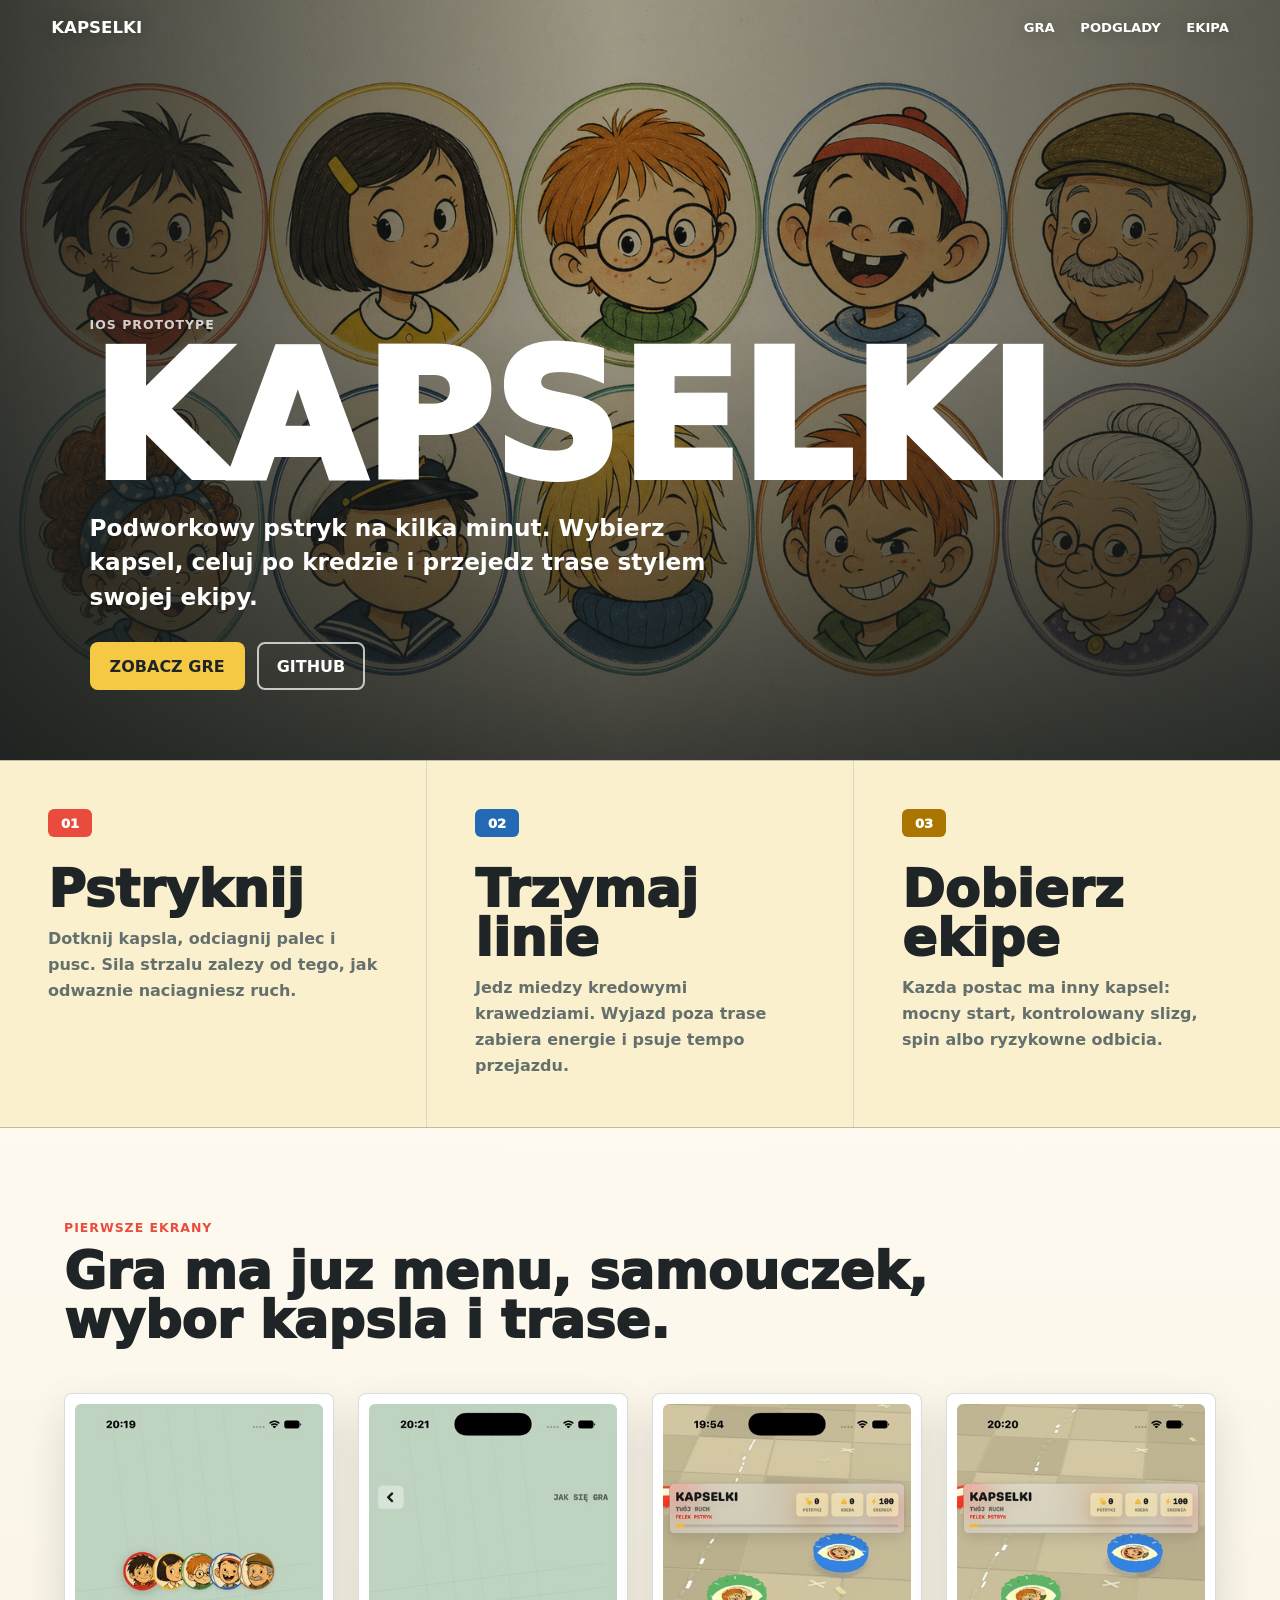
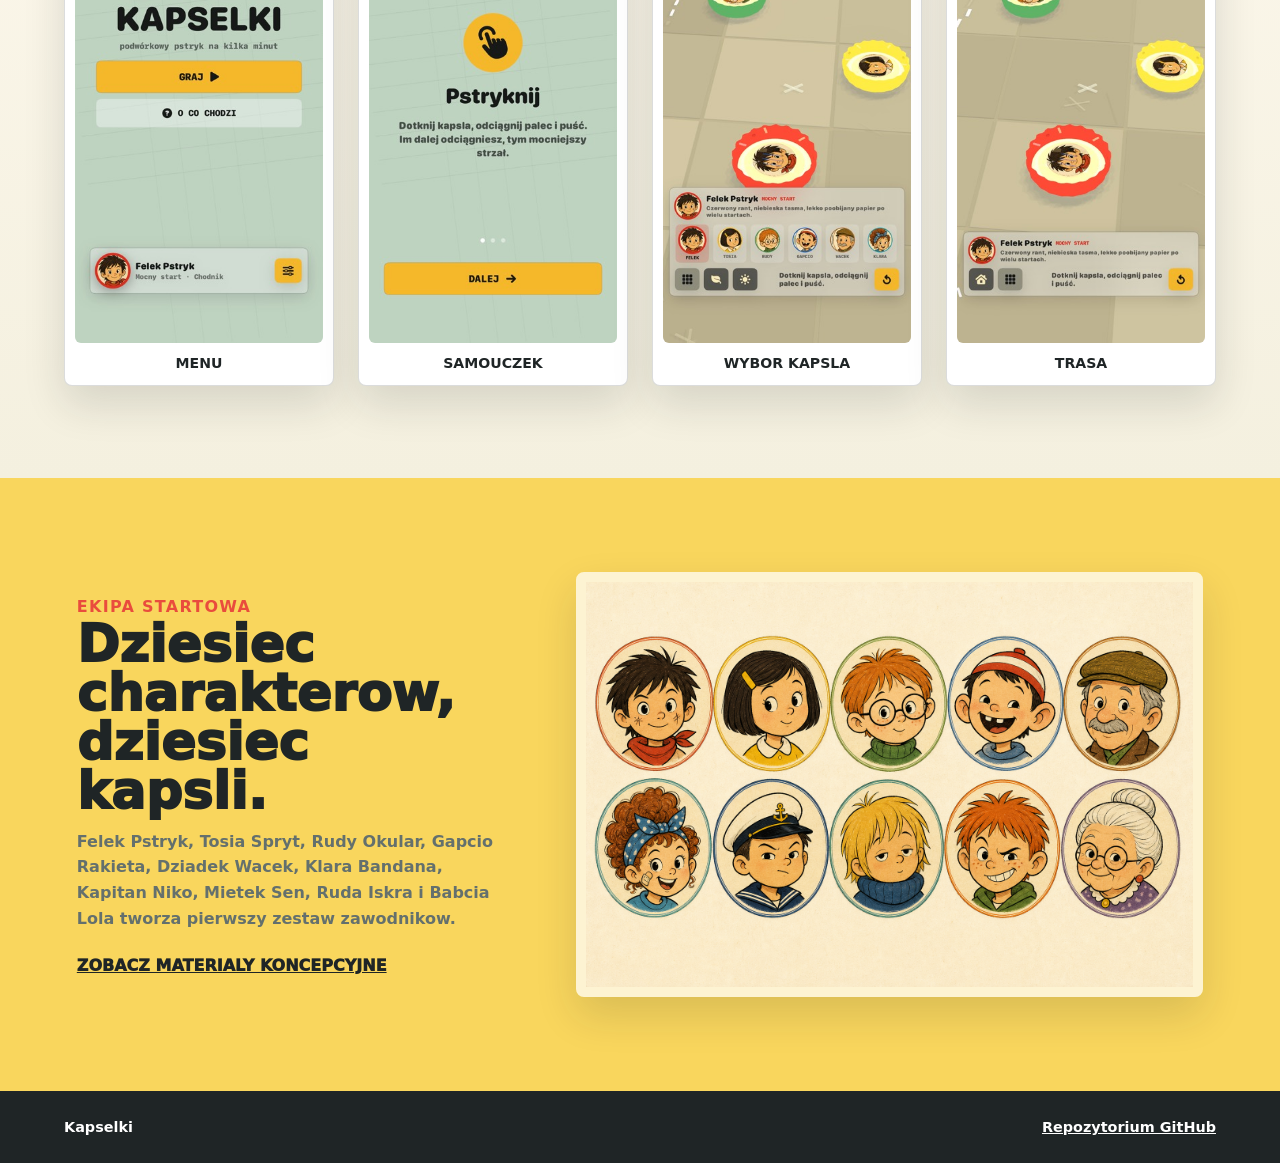
==== docs/index.html @ 6c177585 "Initial Kapselki project" ====
<!doctype html>
<html lang="pl">
  <head>
    <meta charset="utf-8">
    <meta name="viewport" content="width=device-width, initial-scale=1">
    <meta name="description" content="Kapselki - podworkowa gra iOS o pstrykaniu kapsli po kredowej trasie.">
    <title>Kapselki - gra iOS</title>
    <link rel="stylesheet" href="styles.css">
  </head>
  <body>
    <header class="site-header" aria-label="Nawigacja">
      <a class="brand" href="#top" aria-label="Kapselki">Kapselki</a>
      <nav>
        <a href="#gra">Gra</a>
        <a href="#podglady">Podglady</a>
        <a href="#ekipa">Ekipa</a>
      </nav>
    </header>

    <main id="top">
      <section class="hero" aria-labelledby="hero-title">
        <div class="hero-copy">
          <p class="eyebrow">iOS prototype</p>
          <h1 id="hero-title">Kapselki</h1>
          <p class="lede">Podworkowy pstryk na kilka minut. Wybierz kapsel, celuj po kredzie i przejedz trase stylem swojej ekipy.</p>
          <div class="hero-actions" aria-label="Glowne akcje">
            <a class="button primary" href="#podglady">Zobacz gre</a>
            <a class="button secondary" href="https://github.com/lpociask/kapselki">GitHub</a>
          </div>
        </div>
      </section>

      <section class="intro-strip" id="gra" aria-label="Najwazniejsze elementy gry">
        <article>
          <span class="chip red">01</span>
          <h2>Pstryknij</h2>
          <p>Dotknij kapsla, odciagnij palec i pusc. Sila strzalu zalezy od tego, jak odwaznie naciagniesz ruch.</p>
        </article>
        <article>
          <span class="chip blue">02</span>
          <h2>Trzymaj linie</h2>
          <p>Jedz miedzy kredowymi krawedziami. Wyjazd poza trase zabiera energie i psuje tempo przejazdu.</p>
        </article>
        <article>
          <span class="chip yellow">03</span>
          <h2>Dobierz ekipe</h2>
          <p>Kazda postac ma inny kapsel: mocny start, kontrolowany slizg, spin albo ryzykowne odbicia.</p>
        </article>
      </section>

      <section class="showcase" id="podglady" aria-labelledby="showcase-title">
        <div class="section-heading">
          <p class="eyebrow">Pierwsze ekrany</p>
          <h2 id="showcase-title">Gra ma juz menu, samouczek, wybor kapsla i trase.</h2>
        </div>
        <div class="screens">
          <figure>
            <img src="assets/kapselki-menu.jpg" alt="Menu gry Kapselki z postaciami i przyciskiem graj.">
            <figcaption>Menu</figcaption>
          </figure>
          <figure>
            <img src="assets/kapselki-tutorial.jpg" alt="Ekran samouczka z instrukcja pstrykania kapsla.">
            <figcaption>Samouczek</figcaption>
          </figure>
          <figure>
            <img src="assets/kapselki-roster.jpg" alt="Ekran wyboru postaci i kapsla.">
            <figcaption>Wybor kapsla</figcaption>
          </figure>
          <figure>
            <img src="assets/kapselki-race-flow.jpg" alt="Ekran wyscigu kapsli na trasie.">
            <figcaption>Trasa</figcaption>
          </figure>
        </div>
      </section>

      <section class="roster" id="ekipa" aria-labelledby="roster-title">
        <div class="roster-copy">
          <p class="eyebrow">Ekipa startowa</p>
          <h2 id="roster-title">Dziesiec charakterow, dziesiec kapsli.</h2>
          <p>Felek Pstryk, Tosia Spryt, Rudy Okular, Gapcio Rakieta, Dziadek Wacek, Klara Bandana, Kapitan Niko, Mietek Sen, Ruda Iskra i Babcia Lola tworza pierwszy zestaw zawodnikow.</p>
          <a class="text-link" href="https://github.com/lpociask/kapselki/tree/main/concept-art">Zobacz materialy koncepcyjne</a>
        </div>
        <img src="assets/kapselki-characters.png" alt="Plansza koncepcyjna z dziesiecioma postaciami gry Kapselki.">
      </section>
    </main>

    <footer>
      <span>Kapselki</span>
      <a href="https://github.com/lpociask/kapselki">Repozytorium GitHub</a>
    </footer>
  </body>
</html>
---- docs/styles.css ----
:root {
  color-scheme: light;
  --ink: #1f2526;
  --muted: #64706d;
  --paper: #fff8e6;
  --chalk: #fbf0cd;
  --red: #e94c3d;
  --blue: #2369b3;
  --yellow: #f6c945;
  --green: #4f8b45;
  --teal: #25898a;
  --violet: #7458a7;
  --line: rgba(31, 37, 38, 0.16);
  --shadow: 0 18px 42px rgba(31, 37, 38, 0.14);
}

* {
  box-sizing: border-box;
}

html {
  scroll-behavior: smooth;
}

body {
  margin: 0;
  background: var(--paper);
  color: var(--ink);
  font-family: Inter, ui-sans-serif, system-ui, -apple-system, BlinkMacSystemFont, "Segoe UI", sans-serif;
}

a {
  color: inherit;
}

.site-header {
  position: fixed;
  z-index: 10;
  top: 0;
  left: 0;
  right: 0;
  display: flex;
  align-items: center;
  justify-content: space-between;
  gap: 20px;
  padding: 18px clamp(18px, 4vw, 54px);
  color: #ffffff;
  text-shadow: 0 1px 16px rgba(0, 0, 0, 0.34);
}

.brand {
  font-size: 1.04rem;
  font-weight: 900;
  letter-spacing: 0;
  text-decoration: none;
  text-transform: uppercase;
}

nav {
  display: flex;
  align-items: center;
  gap: clamp(12px, 2vw, 26px);
  font-size: 0.82rem;
  font-weight: 800;
  text-transform: uppercase;
}

nav a {
  text-decoration: none;
}

.hero {
  position: relative;
  min-height: min(760px, 88vh);
  display: grid;
  align-items: end;
  padding: 124px clamp(20px, 7vw, 96px) 70px;
  color: #ffffff;
  isolation: isolate;
  background: #263732 url("assets/kapselki-characters.png") center 34% / cover no-repeat;
}

.hero::before {
  content: "";
  position: absolute;
  inset: 0;
  z-index: -1;
  background:
    linear-gradient(90deg, rgba(23, 27, 26, 0.84), rgba(23, 27, 26, 0.34) 48%, rgba(23, 27, 26, 0.68)),
    linear-gradient(0deg, rgba(23, 27, 26, 0.76), rgba(23, 27, 26, 0.10) 58%);
}

.hero-copy {
  width: min(760px, 100%);
}

.eyebrow {
  margin: 0 0 12px;
  color: currentColor;
  font-size: 0.78rem;
  font-weight: 900;
  letter-spacing: 0.08em;
  text-transform: uppercase;
  opacity: 0.78;
}

h1,
h2,
p {
  margin-top: 0;
}

h1 {
  margin-bottom: 16px;
  font-size: clamp(4.2rem, 14vw, 11rem);
  line-height: 0.86;
  font-weight: 1000;
  letter-spacing: 0;
  text-transform: uppercase;
}

.lede {
  max-width: 650px;
  margin-bottom: 28px;
  font-size: clamp(1.1rem, 2vw, 1.45rem);
  line-height: 1.48;
  font-weight: 700;
}

.hero-actions {
  display: flex;
  flex-wrap: wrap;
  gap: 12px;
}

.button {
  display: inline-flex;
  align-items: center;
  justify-content: center;
  min-height: 48px;
  padding: 0 18px;
  border: 2px solid transparent;
  border-radius: 8px;
  font-weight: 900;
  text-decoration: none;
  text-transform: uppercase;
}

.button.primary {
  background: var(--yellow);
  color: var(--ink);
}

.button.secondary {
  border-color: rgba(255, 255, 255, 0.72);
  color: #ffffff;
}

.intro-strip {
  display: grid;
  grid-template-columns: repeat(3, minmax(0, 1fr));
  gap: 1px;
  background: var(--line);
  border-top: 1px solid var(--line);
  border-bottom: 1px solid var(--line);
}

.intro-strip article {
  min-height: 240px;
  padding: clamp(24px, 4vw, 48px);
  background: var(--chalk);
}

.chip {
  display: inline-flex;
  align-items: center;
  justify-content: center;
  width: 44px;
  height: 28px;
  margin-bottom: 28px;
  border-radius: 6px;
  color: #ffffff;
  font-size: 0.82rem;
  font-weight: 950;
}

.chip.red {
  background: var(--red);
}

.chip.blue {
  background: var(--blue);
}

.chip.yellow {
  background: #aa7600;
}

.intro-strip h2,
.section-heading h2,
.roster h2 {
  margin-bottom: 12px;
  font-size: clamp(2rem, 4vw, 4.4rem);
  line-height: 0.96;
  font-weight: 1000;
  letter-spacing: 0;
}

.intro-strip p,
.roster p {
  margin-bottom: 0;
  color: var(--muted);
  font-size: 1rem;
  line-height: 1.62;
  font-weight: 650;
}

.showcase {
  padding: clamp(44px, 8vw, 92px) clamp(18px, 5vw, 72px);
  background:
    linear-gradient(180deg, #fffaf0 0%, #f4f0df 100%);
}

.section-heading {
  width: min(980px, 100%);
  margin-bottom: clamp(24px, 4vw, 48px);
}

.section-heading .eyebrow,
.roster .eyebrow {
  color: var(--red);
  opacity: 1;
}

.screens {
  display: grid;
  grid-template-columns: repeat(4, minmax(0, 1fr));
  gap: clamp(14px, 2vw, 24px);
}

figure {
  margin: 0;
  padding: 10px 10px 14px;
  border: 1px solid var(--line);
  border-radius: 8px;
  background: #ffffff;
  box-shadow: var(--shadow);
}

figure img {
  display: block;
  width: 100%;
  aspect-ratio: 368 / 800;
  object-fit: cover;
  border-radius: 6px;
  background: #e7dfc9;
}

figcaption {
  padding-top: 12px;
  color: var(--ink);
  font-size: 0.88rem;
  font-weight: 900;
  text-align: center;
  text-transform: uppercase;
}

.roster {
  display: grid;
  grid-template-columns: minmax(280px, 0.82fr) minmax(320px, 1.18fr);
  gap: clamp(26px, 5vw, 76px);
  align-items: center;
  padding: clamp(44px, 8vw, 94px) clamp(18px, 6vw, 86px);
  background: #f9d65d;
}

.roster-copy {
  max-width: 620px;
}

.roster img {
  display: block;
  width: 100%;
  border: 10px solid rgba(255, 255, 255, 0.72);
  border-radius: 8px;
  box-shadow: var(--shadow);
}

.text-link {
  display: inline-flex;
  margin-top: 24px;
  color: var(--ink);
  font-weight: 950;
  text-transform: uppercase;
}

footer {
  display: flex;
  justify-content: space-between;
  gap: 20px;
  padding: 28px clamp(18px, 5vw, 72px);
  background: var(--ink);
  color: #ffffff;
  font-size: 0.9rem;
  font-weight: 850;
}

footer a {
  color: #ffffff;
}

@media (max-width: 920px) {
  .intro-strip,
  .roster {
    grid-template-columns: 1fr;
  }

  .screens {
    grid-template-columns: repeat(2, minmax(0, 1fr));
  }
}

@media (max-width: 620px) {
  .site-header {
    position: absolute;
    align-items: flex-start;
    padding-top: 16px;
  }

  nav {
    gap: 10px;
    font-size: 0.72rem;
  }

  .hero {
    min-height: 82vh;
    padding: 112px 18px 48px;
    background-position: center top;
  }

  h1 {
    font-size: clamp(3.2rem, 22vw, 5.2rem);
  }

  .button {
    width: 100%;
  }

  .intro-strip article {
    min-height: auto;
  }

  .screens {
    grid-template-columns: 1fr;
  }

  footer {
    flex-direction: column;
  }
}
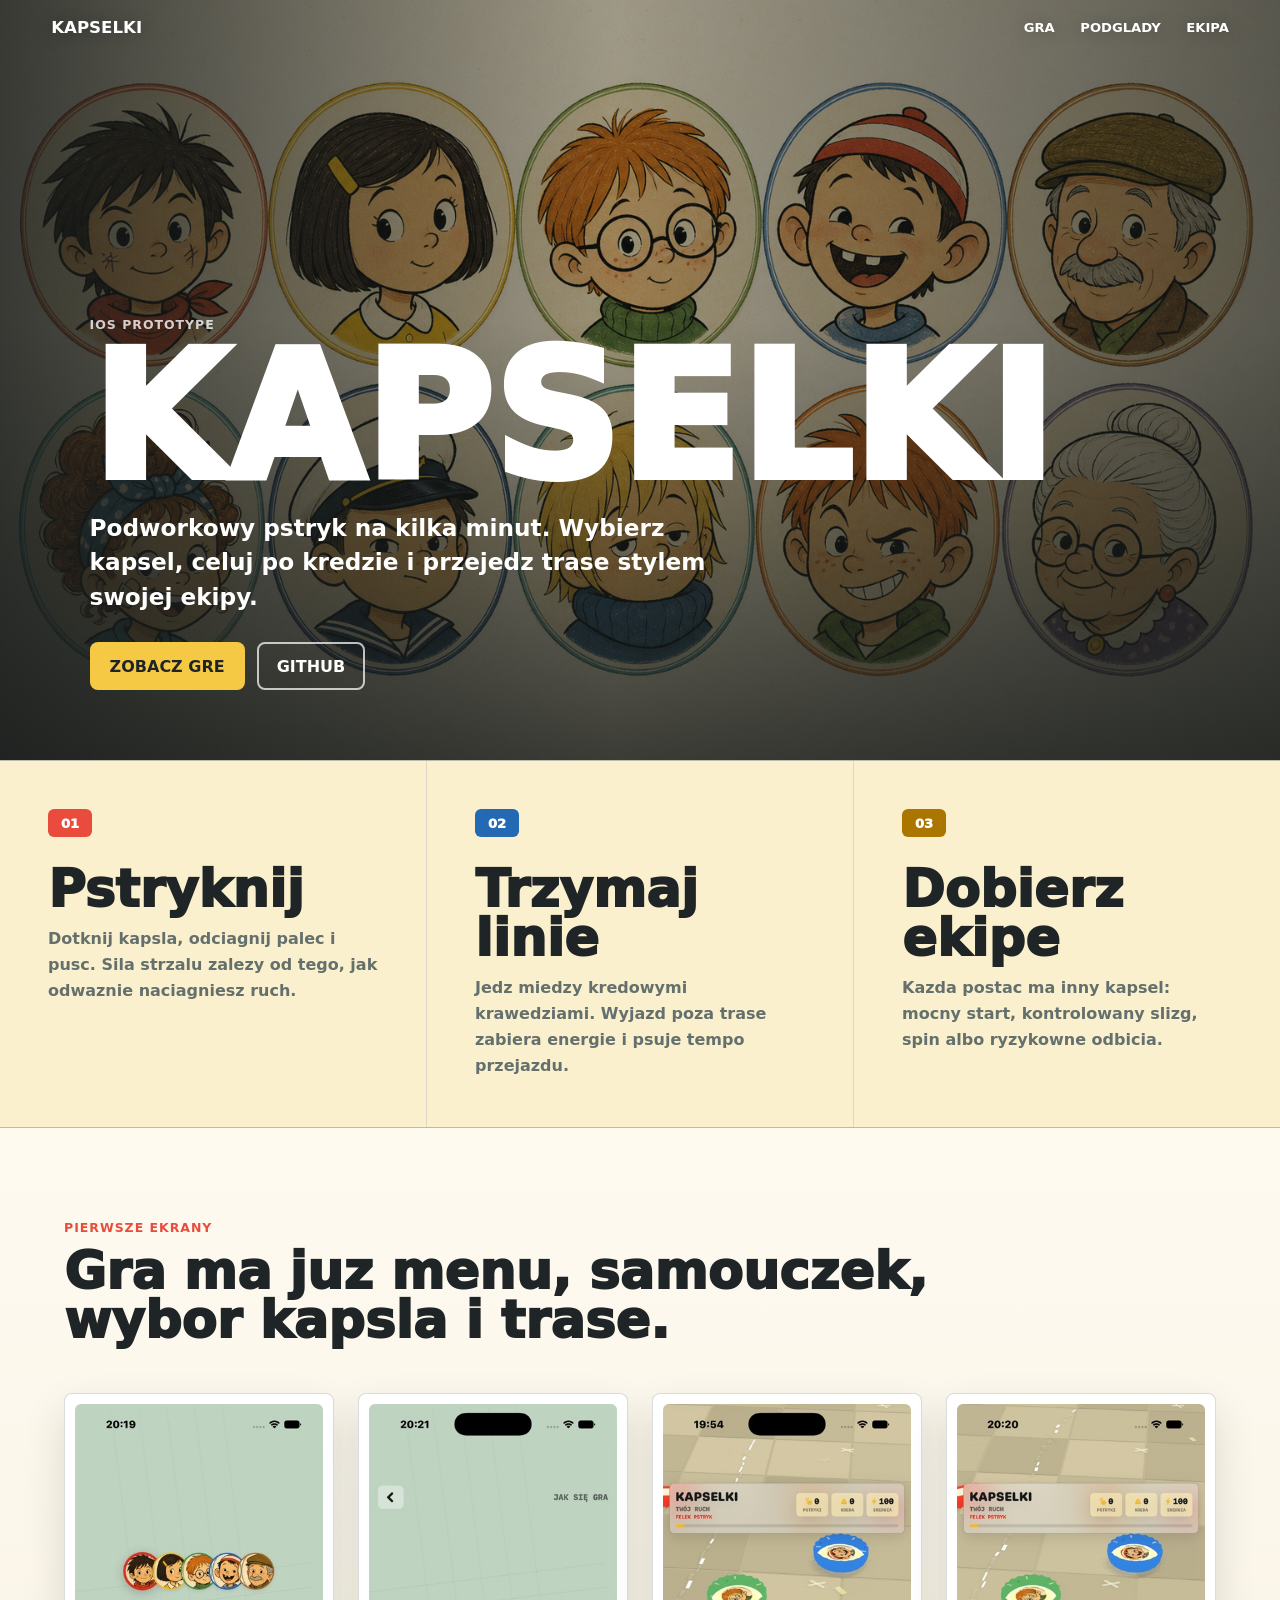
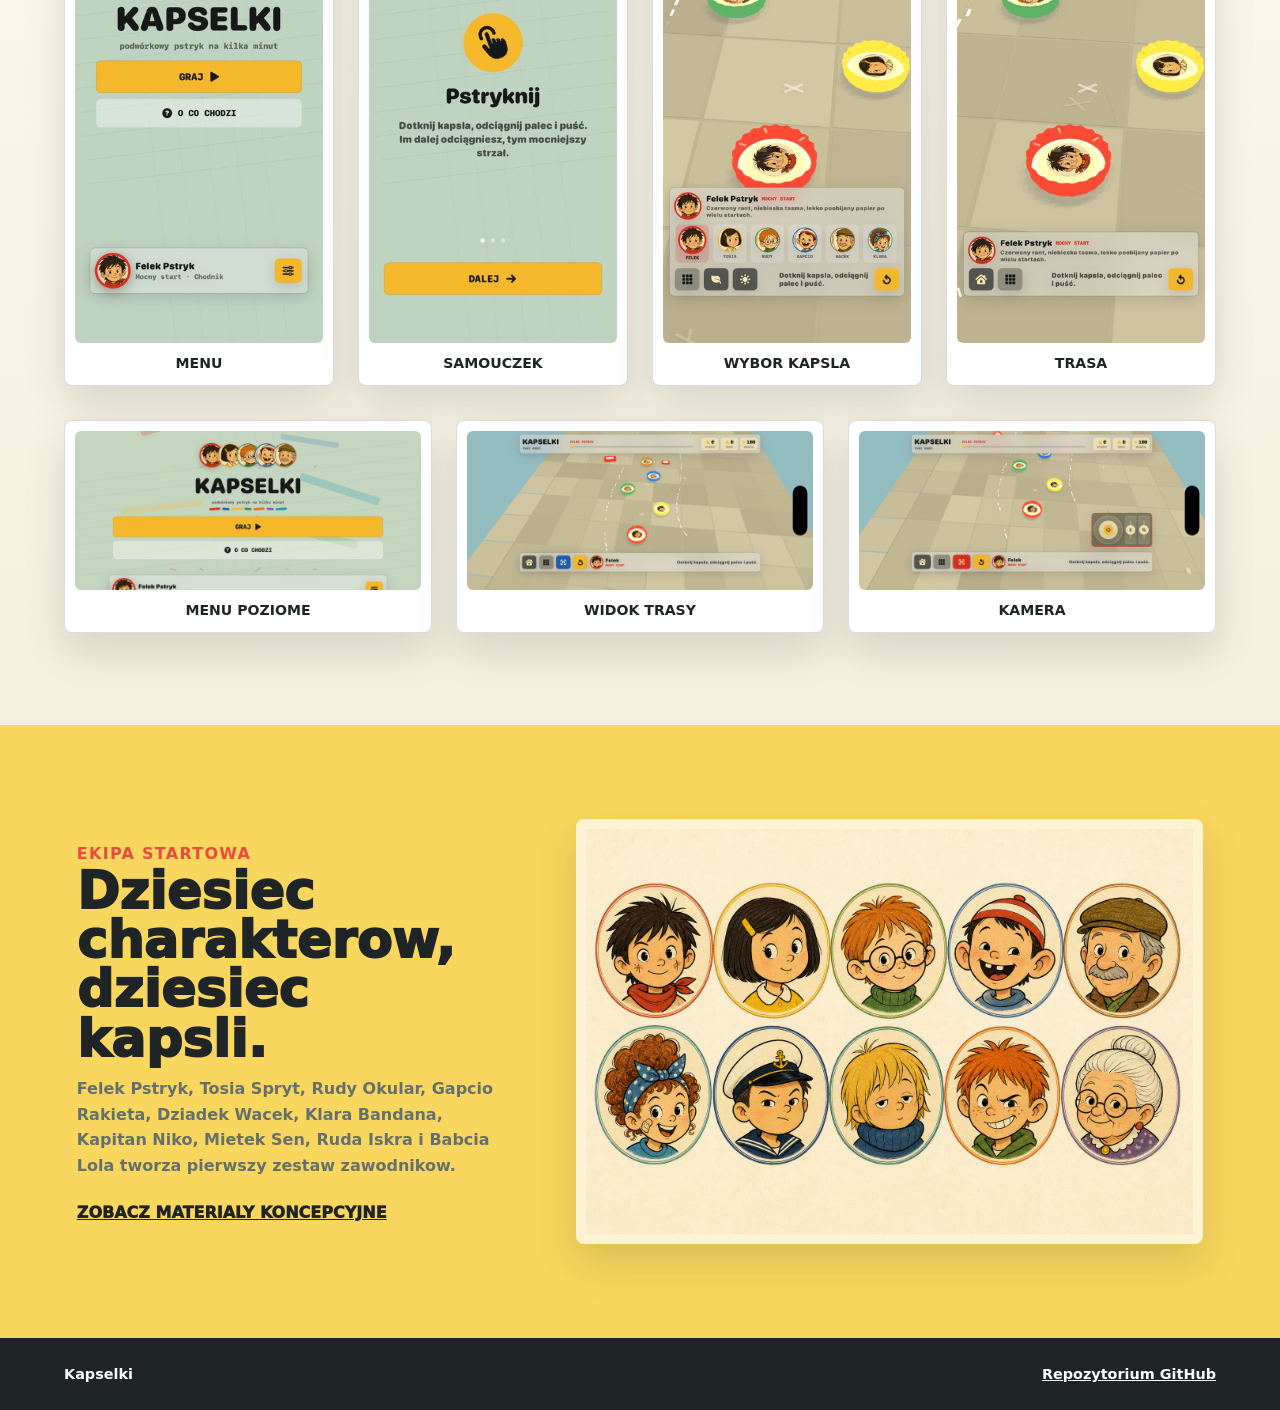
==== commit 6366f928: "Add landscape previews to app page" ====
--- a/docs/index.html
+++ b/docs/index.html
@@ -71,6 +71,20 @@
             <figcaption>Trasa</figcaption>
           </figure>
         </div>
+        <div class="wide-screens" aria-label="Podglady poziome">
+          <figure>
+            <img src="assets/kapselki-menu-color.jpg" alt="Szeroki podglad kolorowego menu gry Kapselki.">
+            <figcaption>Menu poziome</figcaption>
+          </figure>
+          <figure>
+            <img src="assets/kapselki-landscape-fixed.jpg" alt="Szeroki podglad trasy z kapslami na planszy.">
+            <figcaption>Widok trasy</figcaption>
+          </figure>
+          <figure>
+            <img src="assets/kapselki-landscape-camera.jpg" alt="Szeroki podglad trasy z panelem kamery.">
+            <figcaption>Kamera</figcaption>
+          </figure>
+        </div>
       </section>
 
       <section class="roster" id="ekipa" aria-labelledby="roster-title">
--- a/docs/styles.css
+++ b/docs/styles.css
@@ -238,6 +238,13 @@
   gap: clamp(14px, 2vw, 24px);
 }
 
+.wide-screens {
+  display: grid;
+  grid-template-columns: repeat(3, minmax(0, 1fr));
+  gap: clamp(14px, 2vw, 24px);
+  margin-top: clamp(18px, 3vw, 34px);
+}
+
 figure {
   margin: 0;
   padding: 10px 10px 14px;
@@ -256,6 +263,10 @@
   background: #e7dfc9;
 }
 
+.wide-screens img {
+  aspect-ratio: 800 / 368;
+}
+
 figcaption {
   padding-top: 12px;
   color: var(--ink);
@@ -318,6 +329,10 @@
   .screens {
     grid-template-columns: repeat(2, minmax(0, 1fr));
   }
+
+  .wide-screens {
+    grid-template-columns: 1fr;
+  }
 }
 
 @media (max-width: 620px) {
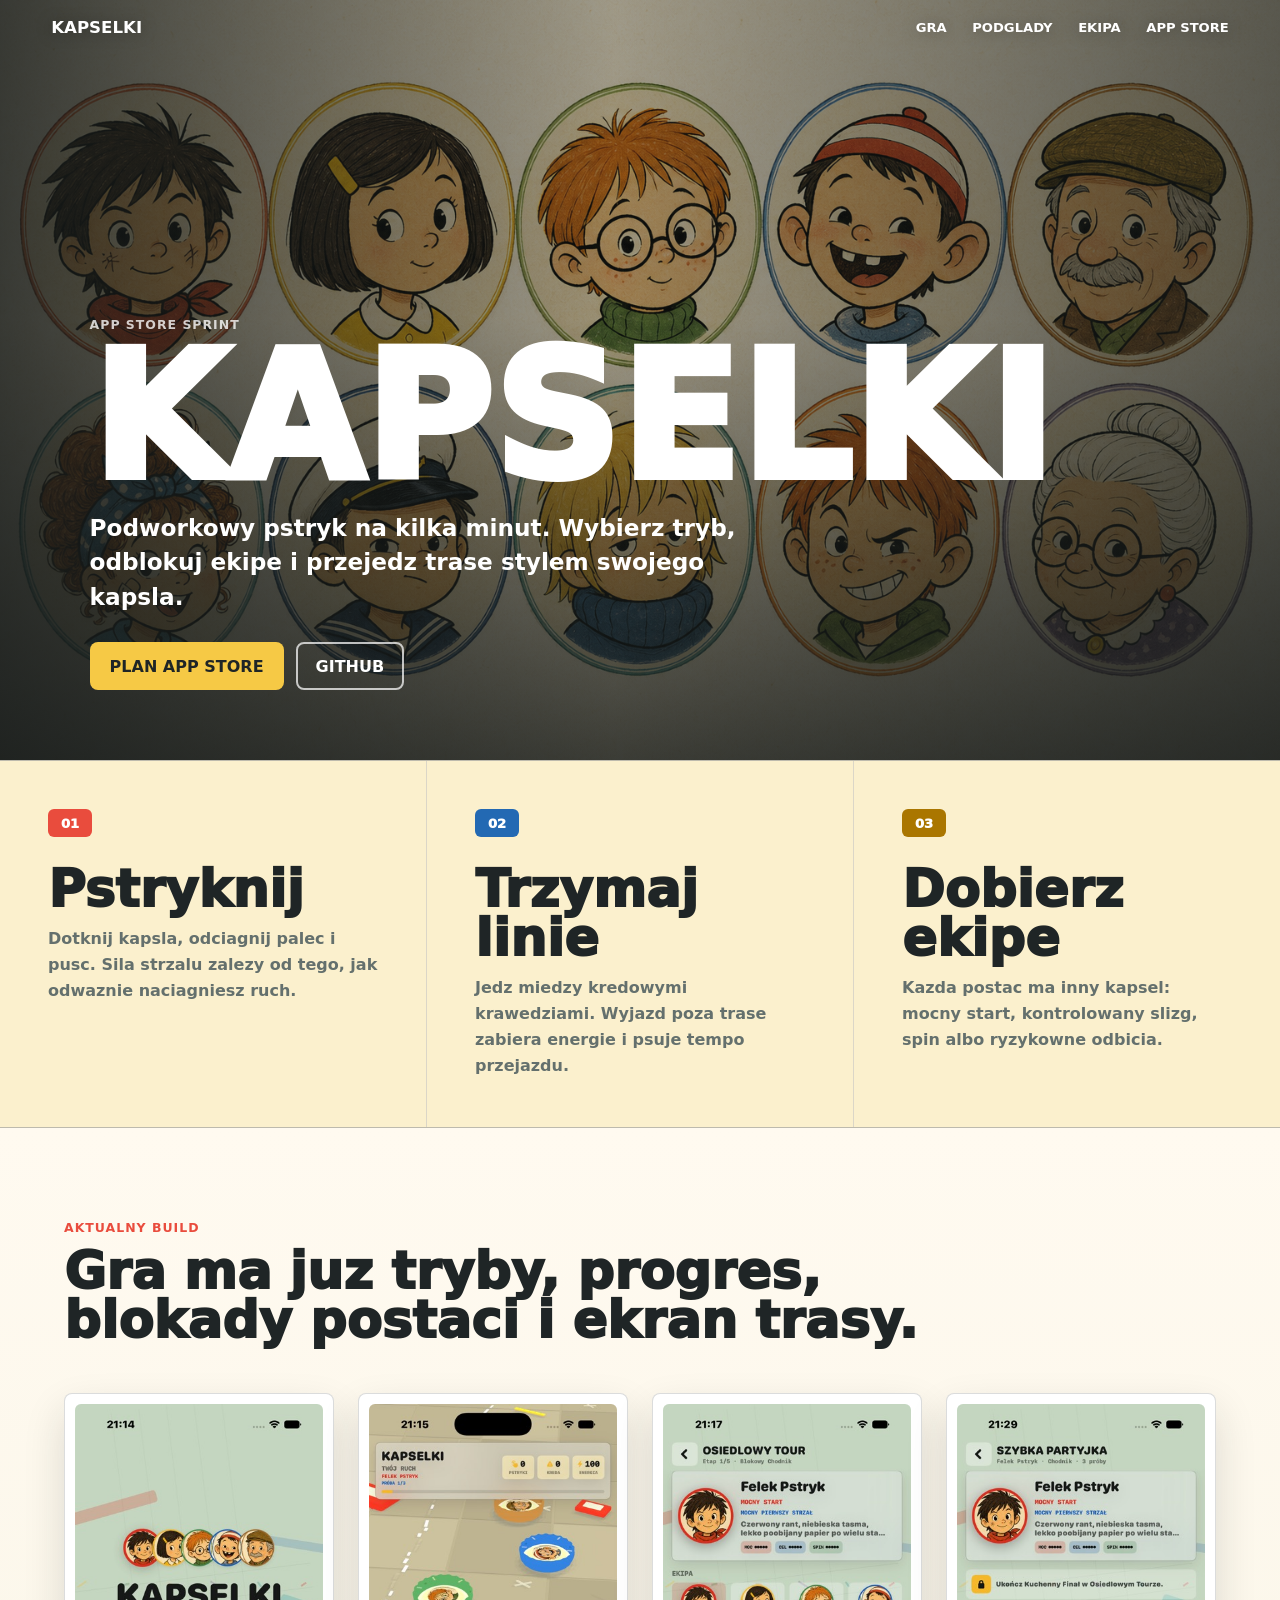
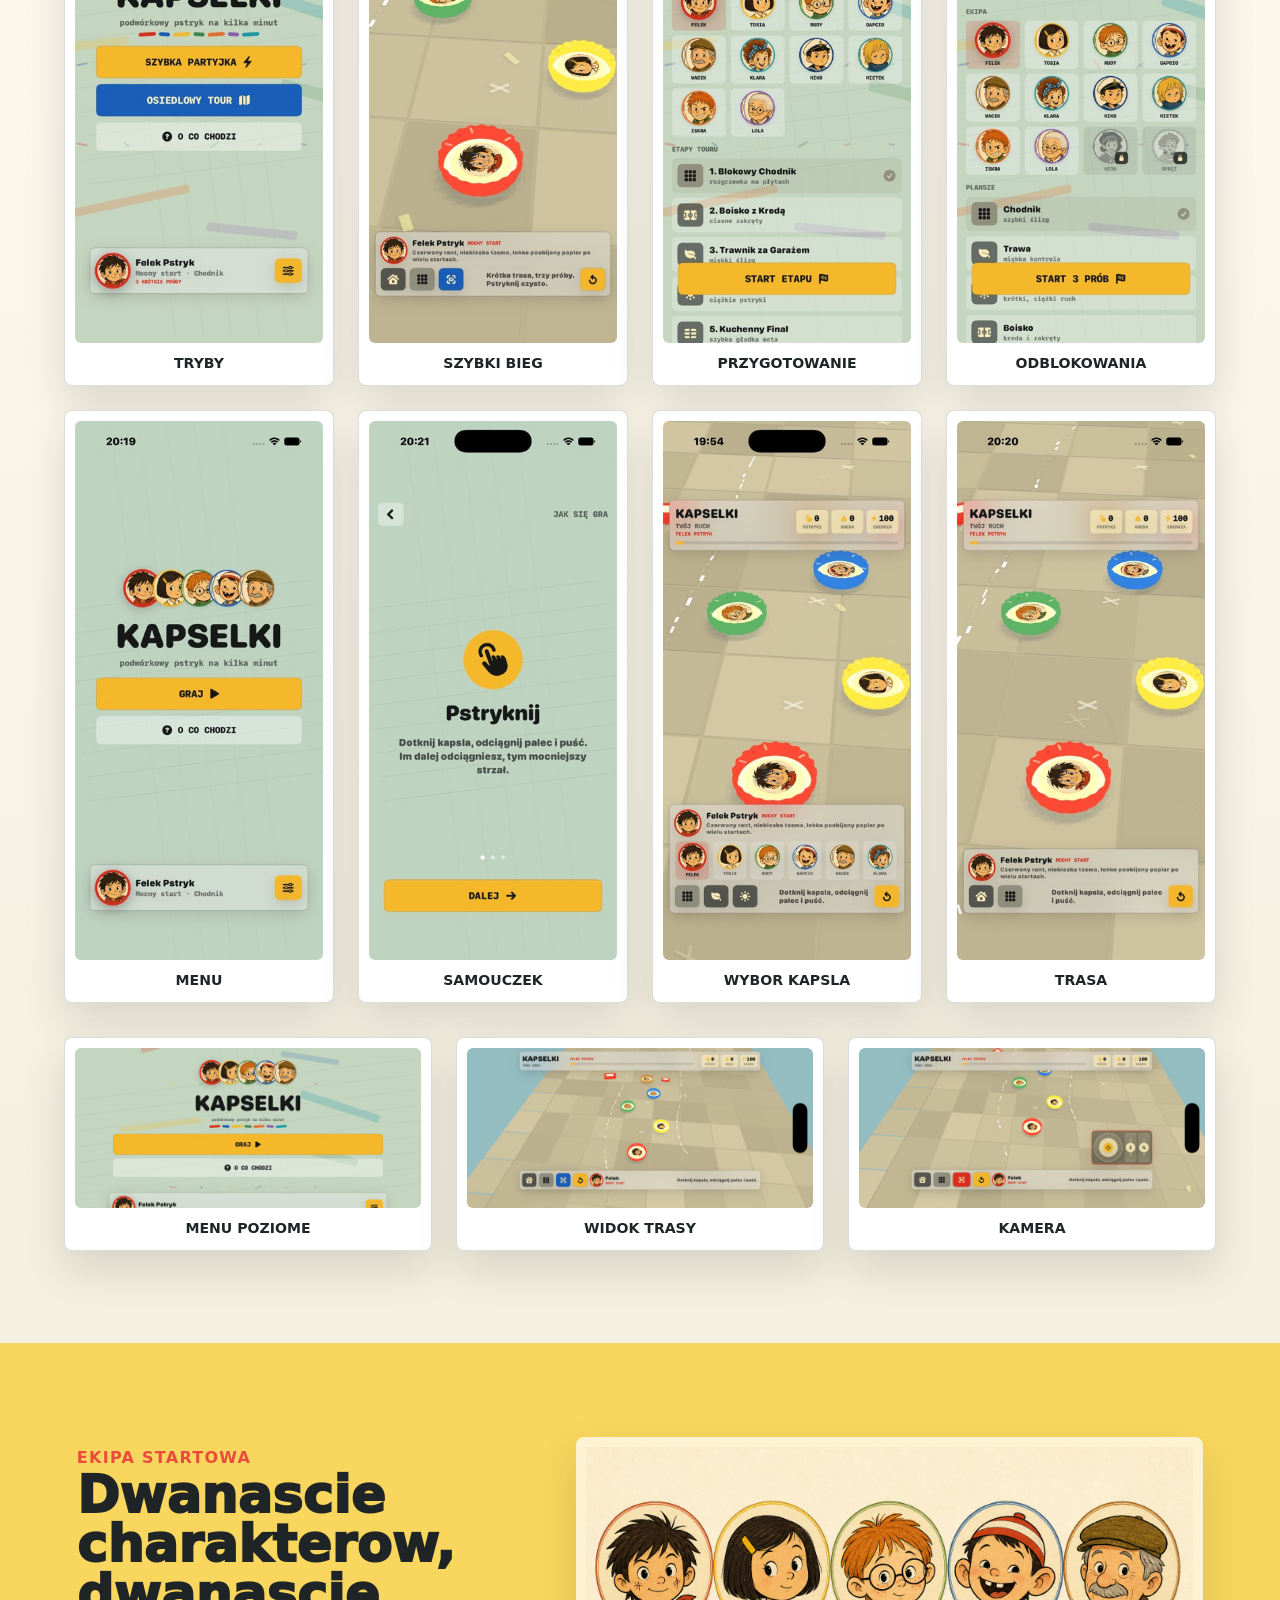
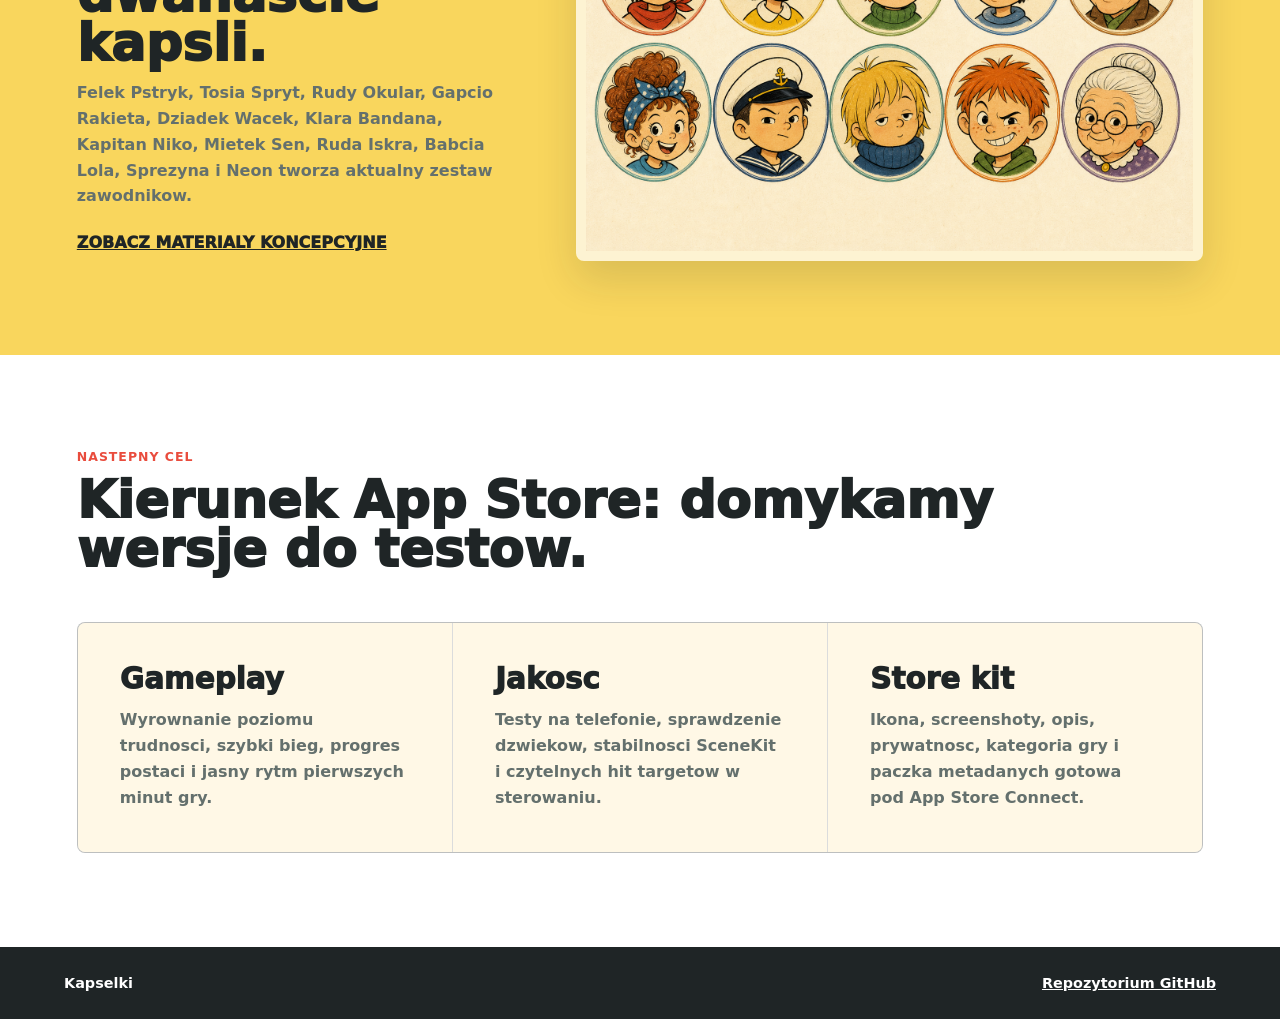
==== commit 87c18da3: "Refresh app page for App Store sprint" ====
--- a/docs/index.html
+++ b/docs/index.html
@@ -14,17 +14,18 @@
         <a href="#gra">Gra</a>
         <a href="#podglady">Podglady</a>
         <a href="#ekipa">Ekipa</a>
+        <a href="#appstore">App Store</a>
       </nav>
     </header>
 
     <main id="top">
       <section class="hero" aria-labelledby="hero-title">
         <div class="hero-copy">
-          <p class="eyebrow">iOS prototype</p>
+          <p class="eyebrow">App Store sprint</p>
           <h1 id="hero-title">Kapselki</h1>
-          <p class="lede">Podworkowy pstryk na kilka minut. Wybierz kapsel, celuj po kredzie i przejedz trase stylem swojej ekipy.</p>
+          <p class="lede">Podworkowy pstryk na kilka minut. Wybierz tryb, odblokuj ekipe i przejedz trase stylem swojego kapsla.</p>
           <div class="hero-actions" aria-label="Glowne akcje">
-            <a class="button primary" href="#podglady">Zobacz gre</a>
+            <a class="button primary" href="#appstore">Plan App Store</a>
             <a class="button secondary" href="https://github.com/lpociask/kapselki">GitHub</a>
           </div>
         </div>
@@ -50,10 +51,26 @@
 
       <section class="showcase" id="podglady" aria-labelledby="showcase-title">
         <div class="section-heading">
-          <p class="eyebrow">Pierwsze ekrany</p>
-          <h2 id="showcase-title">Gra ma juz menu, samouczek, wybor kapsla i trase.</h2>
+          <p class="eyebrow">Aktualny build</p>
+          <h2 id="showcase-title">Gra ma juz tryby, progres, blokady postaci i ekran trasy.</h2>
         </div>
         <div class="screens">
+          <figure>
+            <img src="assets/kapselki-menu-modes.jpg" alt="Menu gry Kapselki z wyborem trybow gry.">
+            <figcaption>Tryby</figcaption>
+          </figure>
+          <figure>
+            <img src="assets/kapselki-quick-run.jpg" alt="Szybki wyscig kapsli na trasie.">
+            <figcaption>Szybki bieg</figcaption>
+          </figure>
+          <figure>
+            <img src="assets/kapselki-tour-setup.jpg" alt="Ekran przygotowania trasy i wyboru ustawien.">
+            <figcaption>Przygotowanie</figcaption>
+          </figure>
+          <figure>
+            <img src="assets/kapselki-locked-characters.jpg" alt="Ekran postaci z zablokowanymi zawodnikami.">
+            <figcaption>Odblokowania</figcaption>
+          </figure>
           <figure>
             <img src="assets/kapselki-menu.jpg" alt="Menu gry Kapselki z postaciami i przyciskiem graj.">
             <figcaption>Menu</figcaption>
@@ -90,11 +107,32 @@
       <section class="roster" id="ekipa" aria-labelledby="roster-title">
         <div class="roster-copy">
           <p class="eyebrow">Ekipa startowa</p>
-          <h2 id="roster-title">Dziesiec charakterow, dziesiec kapsli.</h2>
-          <p>Felek Pstryk, Tosia Spryt, Rudy Okular, Gapcio Rakieta, Dziadek Wacek, Klara Bandana, Kapitan Niko, Mietek Sen, Ruda Iskra i Babcia Lola tworza pierwszy zestaw zawodnikow.</p>
+          <h2 id="roster-title">Dwanascie charakterow, dwanascie kapsli.</h2>
+          <p>Felek Pstryk, Tosia Spryt, Rudy Okular, Gapcio Rakieta, Dziadek Wacek, Klara Bandana, Kapitan Niko, Mietek Sen, Ruda Iskra, Babcia Lola, Sprezyna i Neon tworza aktualny zestaw zawodnikow.</p>
           <a class="text-link" href="https://github.com/lpociask/kapselki/tree/main/concept-art">Zobacz materialy koncepcyjne</a>
         </div>
         <img src="assets/kapselki-characters.png" alt="Plansza koncepcyjna z dziesiecioma postaciami gry Kapselki.">
+      </section>
+
+      <section class="appstore" id="appstore" aria-labelledby="appstore-title">
+        <div class="section-heading">
+          <p class="eyebrow">Nastepny cel</p>
+          <h2 id="appstore-title">Kierunek App Store: domykamy wersje do testow.</h2>
+        </div>
+        <div class="appstore-grid">
+          <article>
+            <h3>Gameplay</h3>
+            <p>Wyrownanie poziomu trudnosci, szybki bieg, progres postaci i jasny rytm pierwszych minut gry.</p>
+          </article>
+          <article>
+            <h3>Jakosc</h3>
+            <p>Testy na telefonie, sprawdzenie dzwiekow, stabilnosci SceneKit i czytelnych hit targetow w sterowaniu.</p>
+          </article>
+          <article>
+            <h3>Store kit</h3>
+            <p>Ikona, screenshoty, opis, prywatnosc, kategoria gry i paczka metadanych gotowa pod App Store Connect.</p>
+          </article>
+        </div>
       </section>
     </main>
 
--- a/docs/styles.css
+++ b/docs/styles.css
@@ -297,6 +297,42 @@
   box-shadow: var(--shadow);
 }
 
+.appstore {
+  padding: clamp(44px, 8vw, 94px) clamp(18px, 6vw, 86px);
+  background: #ffffff;
+}
+
+.appstore-grid {
+  display: grid;
+  grid-template-columns: repeat(3, minmax(0, 1fr));
+  gap: 1px;
+  overflow: hidden;
+  border: 1px solid var(--line);
+  border-radius: 8px;
+  background: var(--line);
+}
+
+.appstore-grid article {
+  min-height: 220px;
+  padding: clamp(24px, 4vw, 42px);
+  background: #fff8e6;
+}
+
+.appstore-grid h3 {
+  margin: 0 0 12px;
+  font-size: clamp(1.35rem, 2.3vw, 2.2rem);
+  line-height: 1;
+  font-weight: 1000;
+}
+
+.appstore-grid p {
+  margin: 0;
+  color: var(--muted);
+  font-size: 1rem;
+  line-height: 1.62;
+  font-weight: 650;
+}
+
 .text-link {
   display: inline-flex;
   margin-top: 24px;
@@ -322,7 +358,8 @@
 
 @media (max-width: 920px) {
   .intro-strip,
-  .roster {
+  .roster,
+  .appstore-grid {
     grid-template-columns: 1fr;
   }
 
@@ -343,8 +380,10 @@
   }
 
   nav {
-    gap: 10px;
-    font-size: 0.72rem;
+    flex-wrap: wrap;
+    justify-content: flex-end;
+    gap: 8px 10px;
+    font-size: 0.68rem;
   }
 
   .hero {
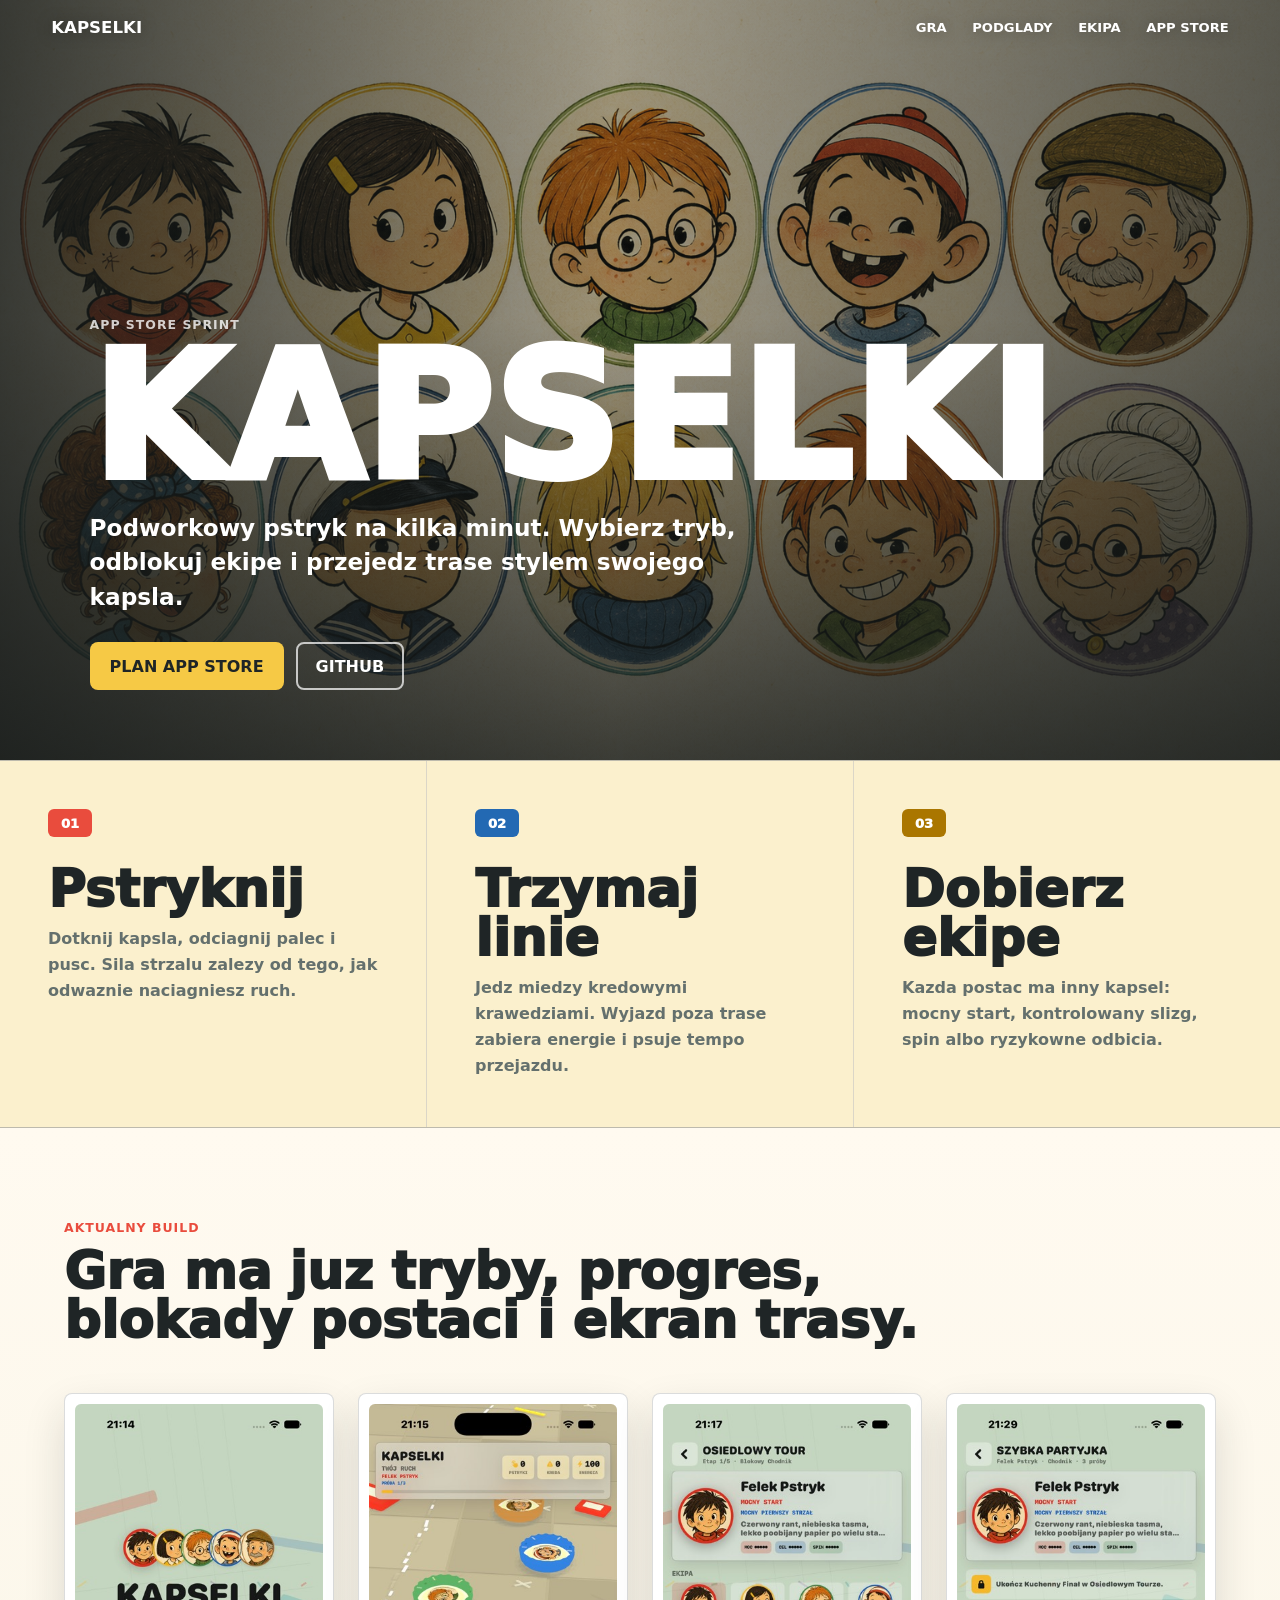
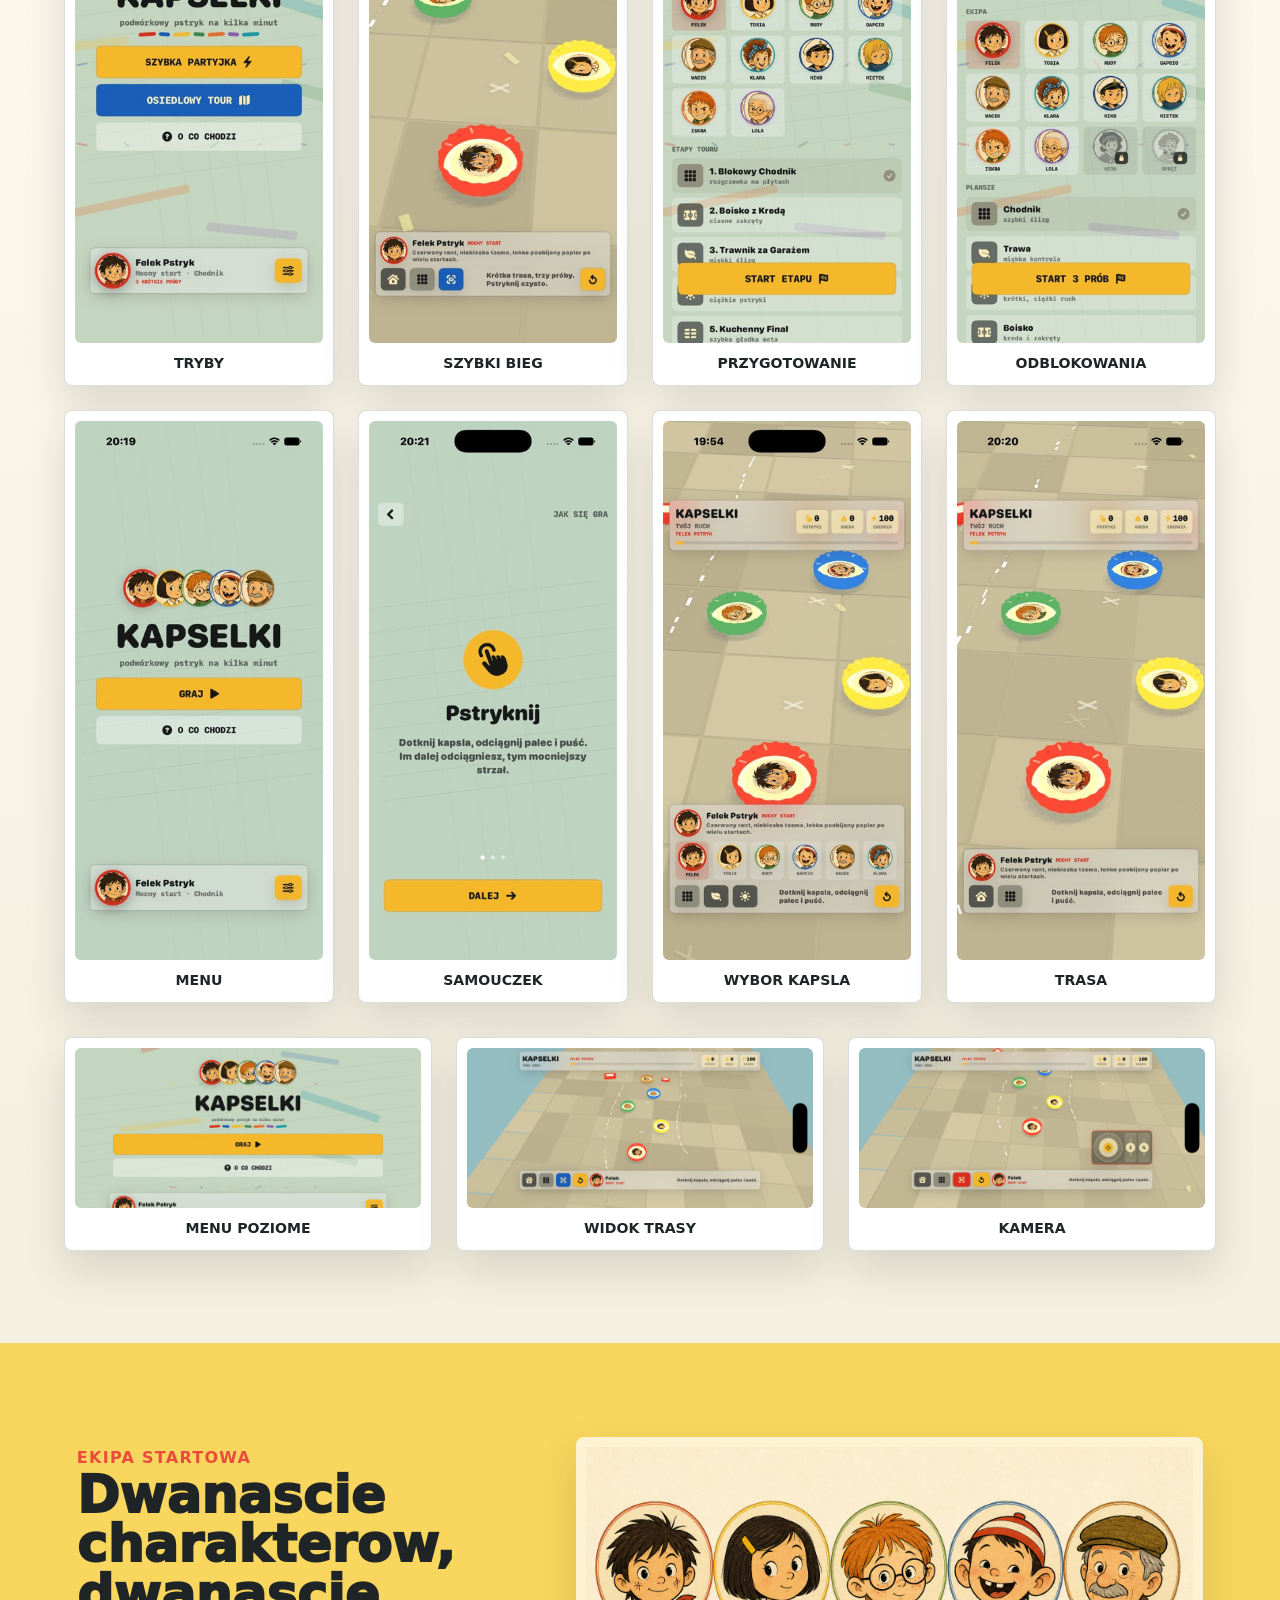
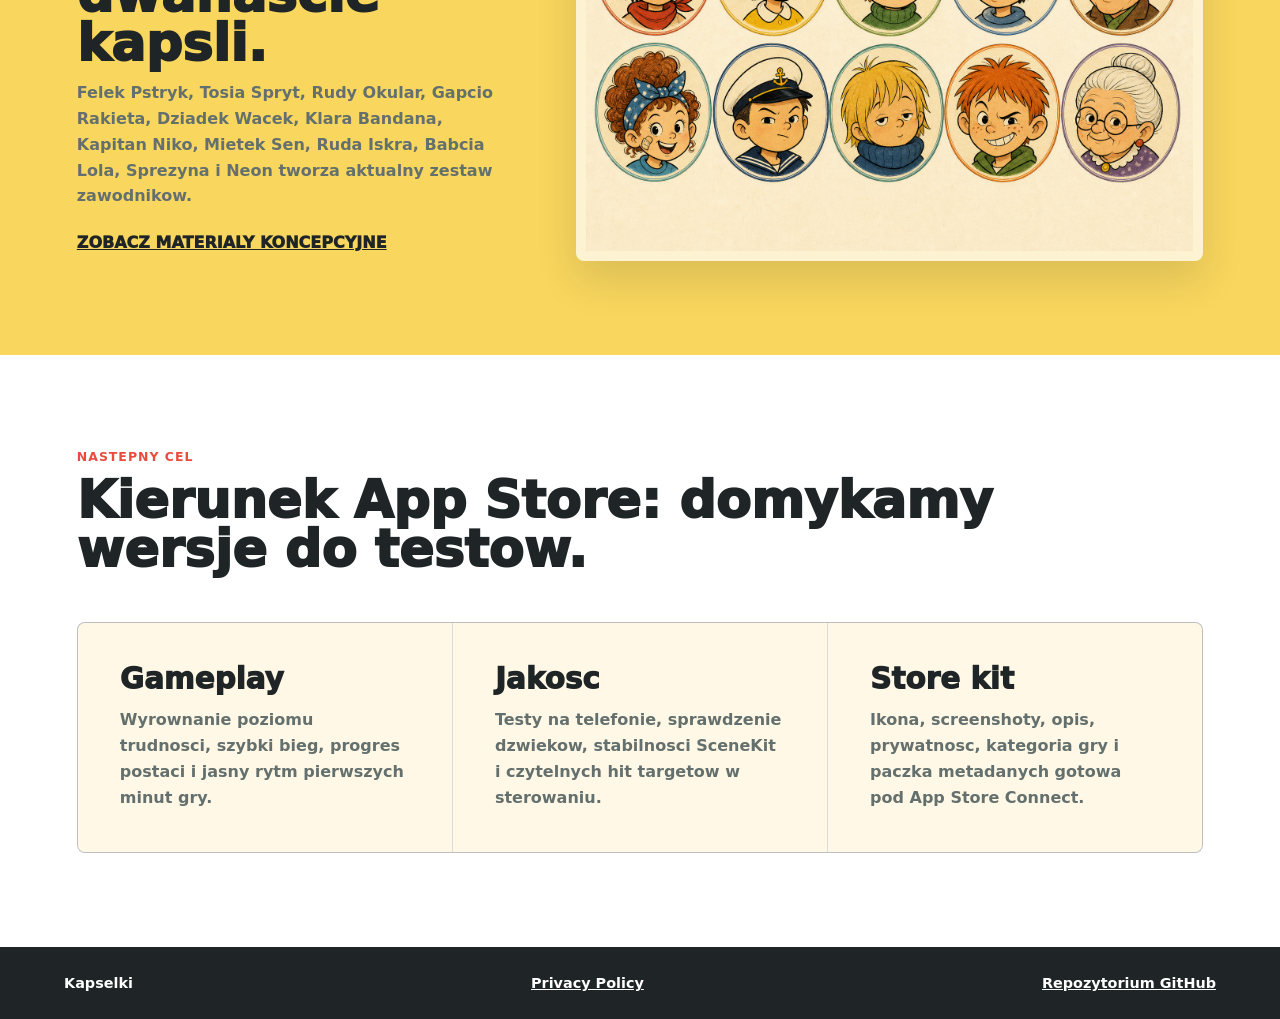
==== commit 2b990c47: "Add privacy policy page" ====
--- a/docs/index.html
+++ b/docs/index.html
@@ -138,6 +138,7 @@
 
     <footer>
       <span>Kapselki</span>
+      <a href="privacy.html">Privacy Policy</a>
       <a href="https://github.com/lpociask/kapselki">Repozytorium GitHub</a>
     </footer>
   </body>
--- a/docs/styles.css
+++ b/docs/styles.css
@@ -356,6 +356,46 @@
   color: #ffffff;
 }
 
+.policy-page {
+  background: #fffaf0;
+}
+
+.policy-header {
+  color: var(--ink);
+  text-shadow: none;
+}
+
+.policy-main {
+  padding-top: 92px;
+}
+
+.policy-hero {
+  padding: clamp(48px, 8vw, 96px) clamp(20px, 7vw, 96px) clamp(36px, 6vw, 72px);
+  background: var(--chalk);
+}
+
+.policy-hero h1 {
+  color: var(--ink);
+}
+
+.policy-content {
+  width: min(920px, 100%);
+  padding: clamp(32px, 6vw, 72px) clamp(20px, 7vw, 96px);
+}
+
+.policy-content h2 {
+  margin: 28px 0 10px;
+  font-size: clamp(1.35rem, 2vw, 2rem);
+  line-height: 1.05;
+}
+
+.policy-content p {
+  color: var(--muted);
+  font-size: 1rem;
+  line-height: 1.72;
+  font-weight: 650;
+}
+
 @media (max-width: 920px) {
   .intro-strip,
   .roster,
